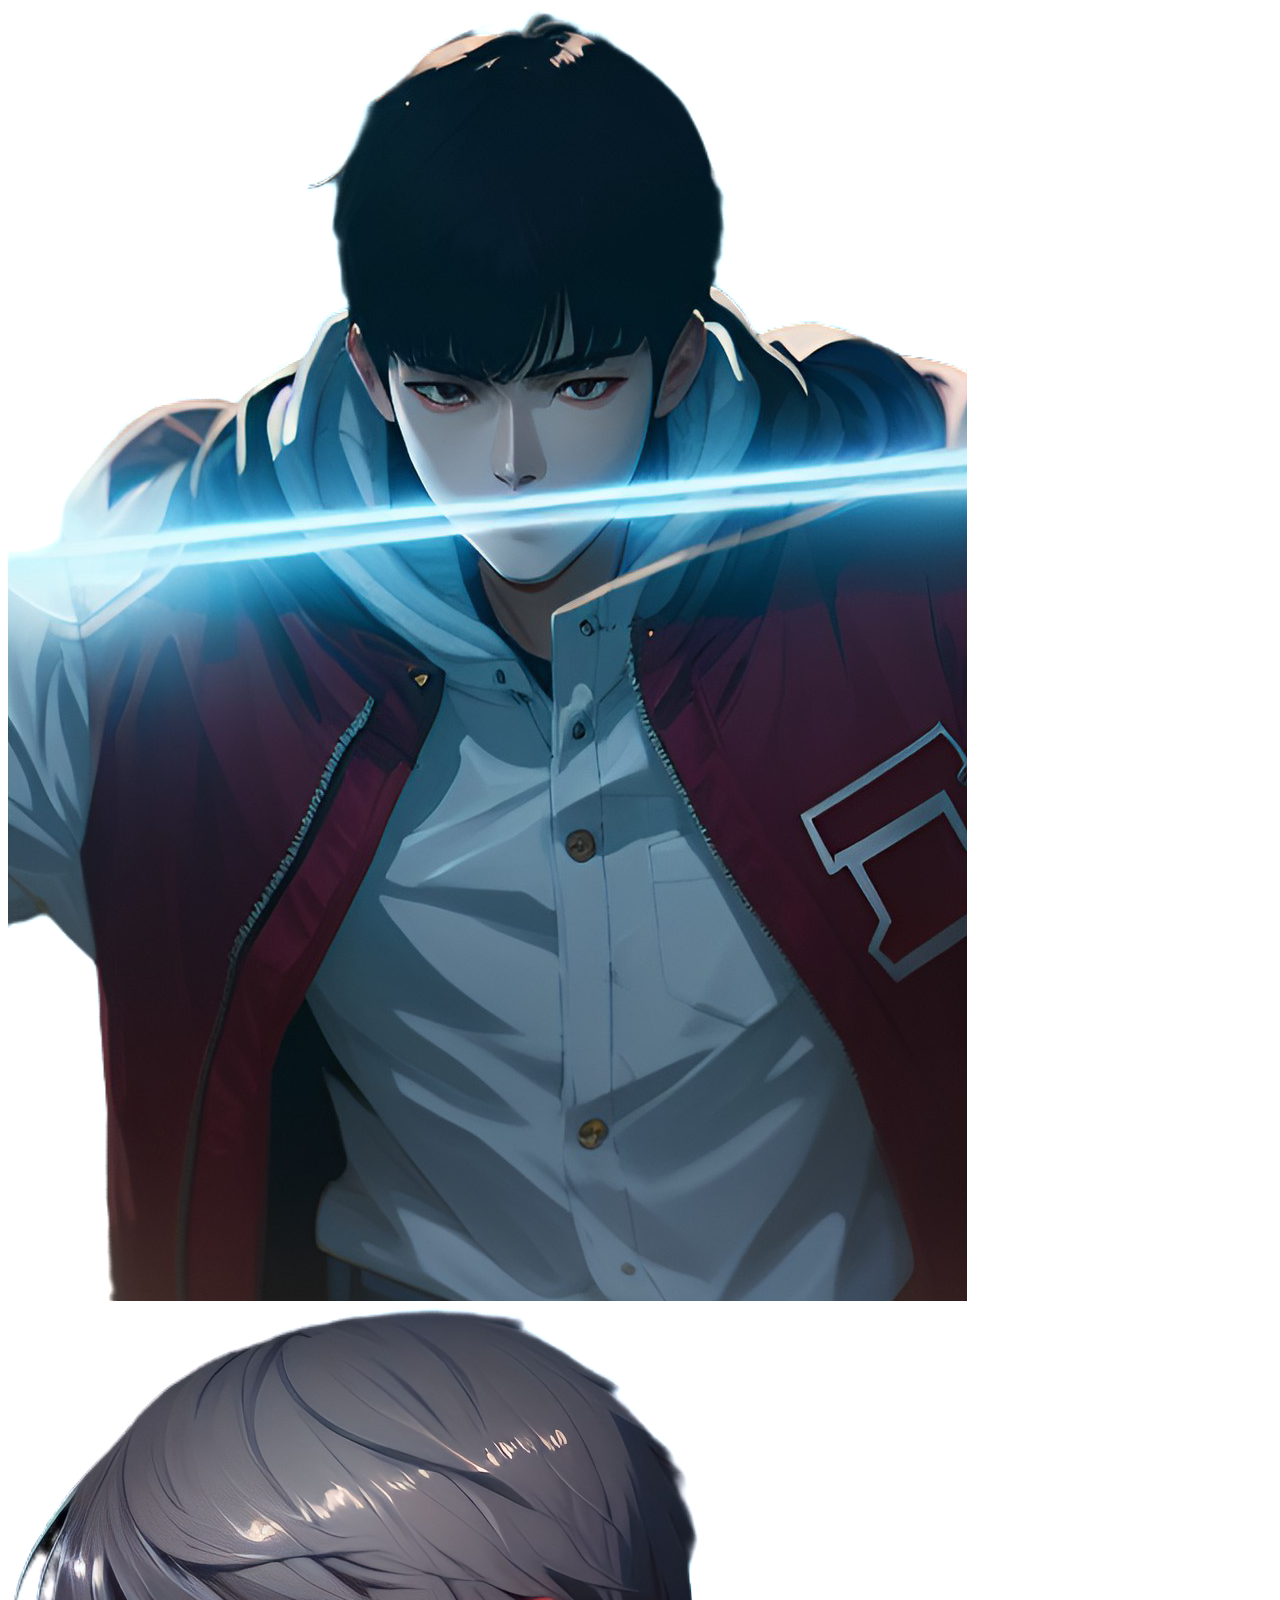
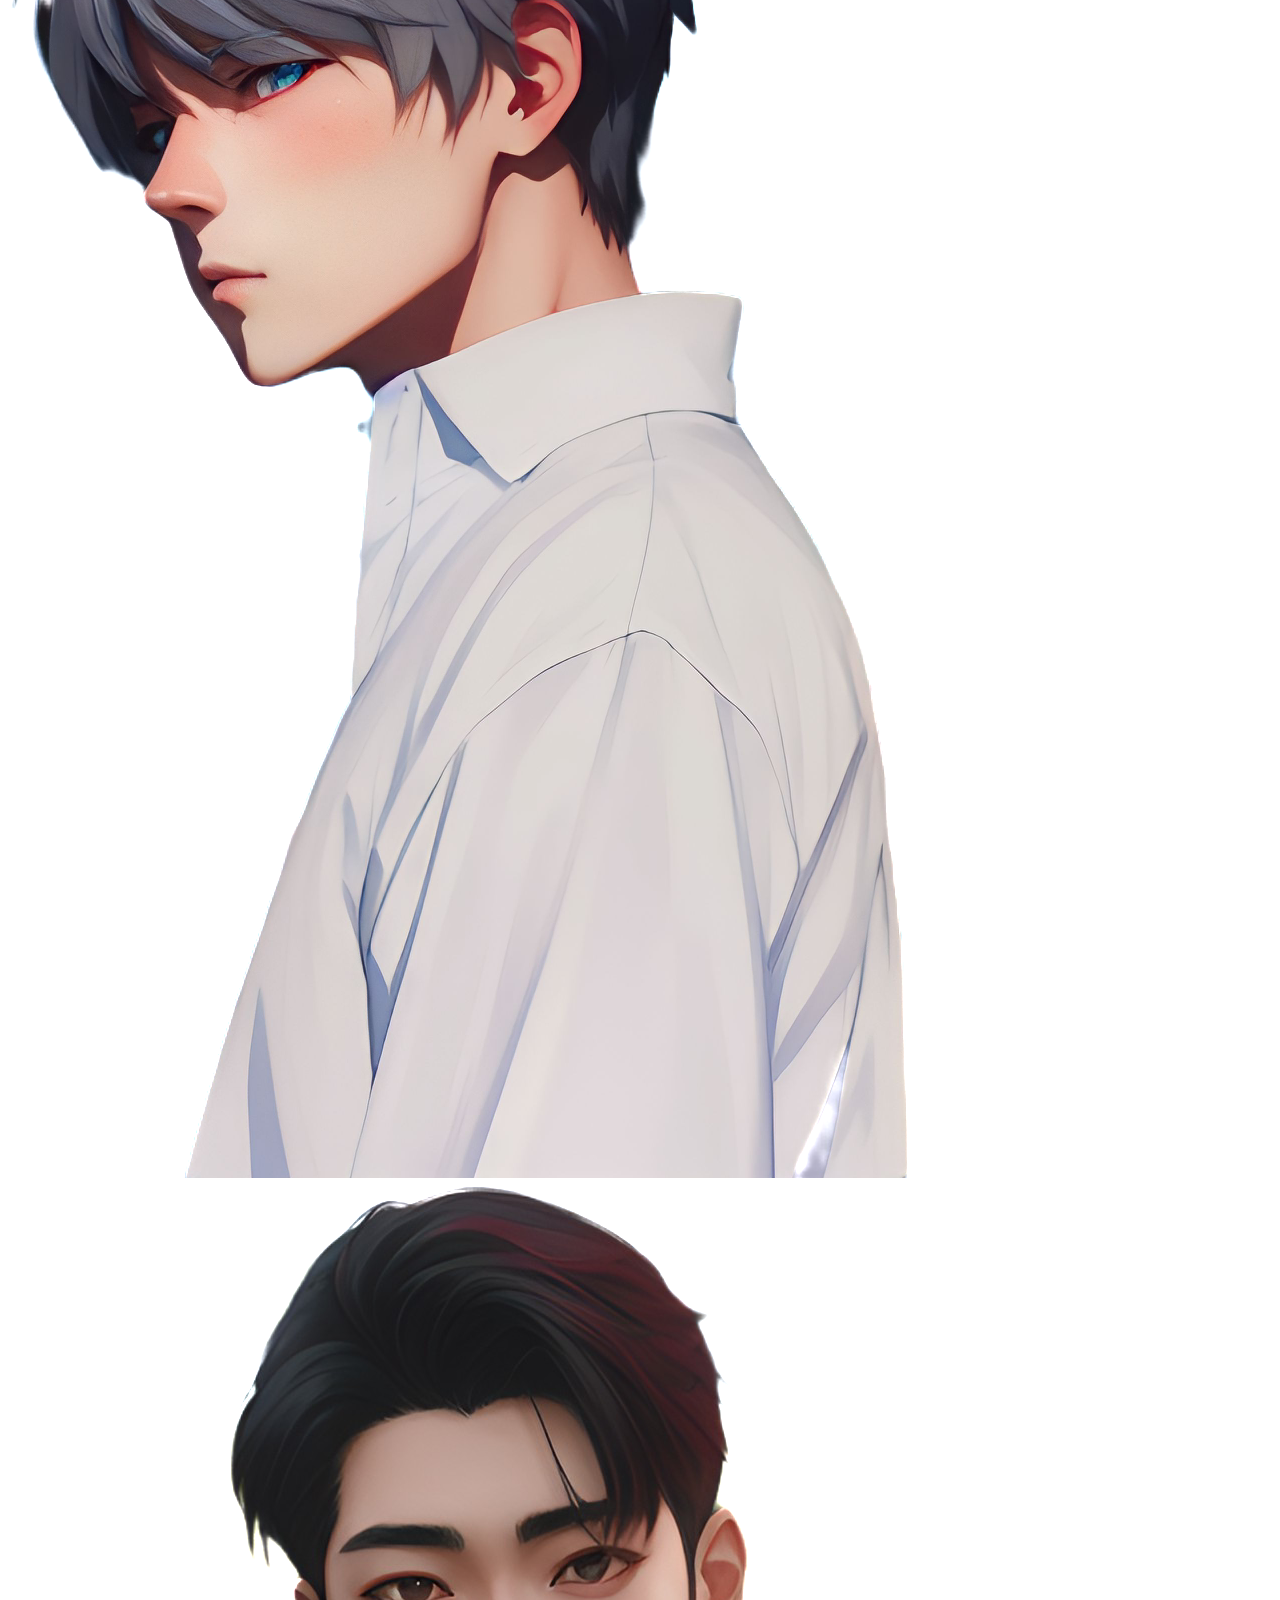
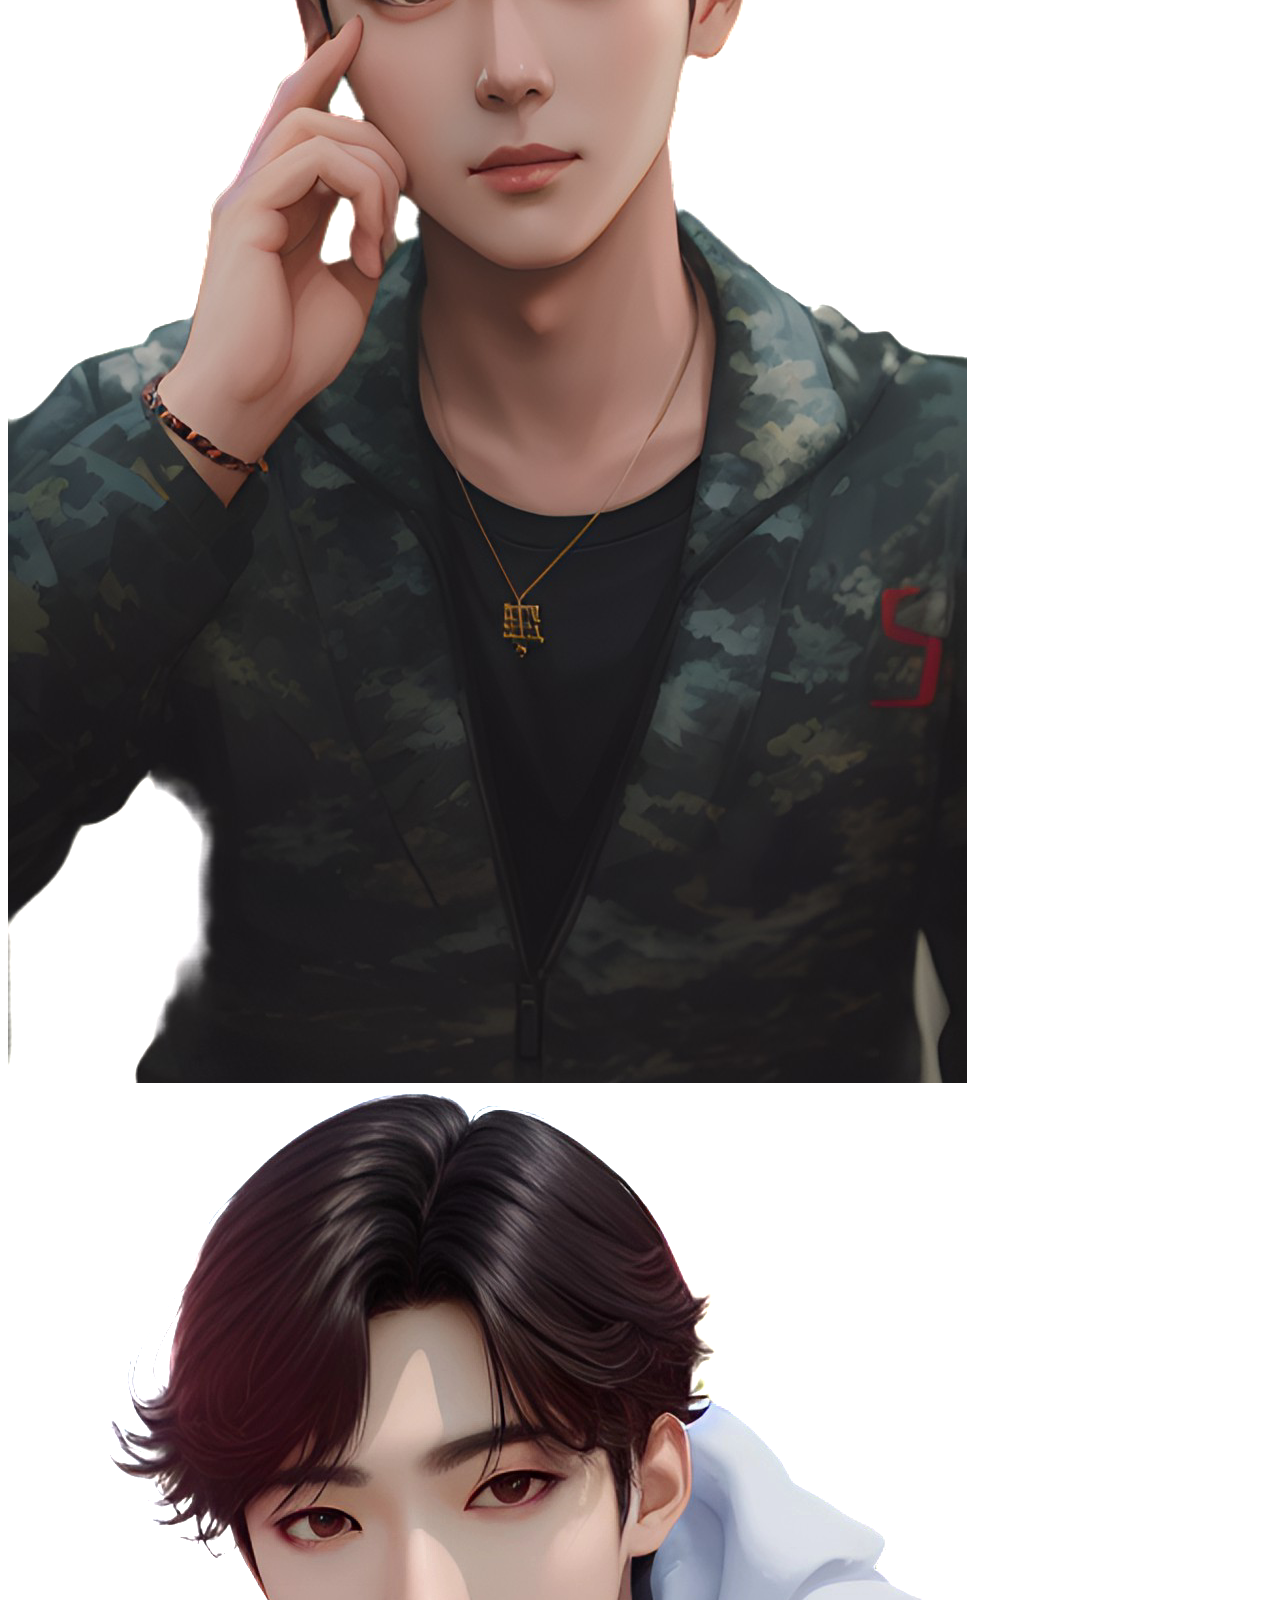
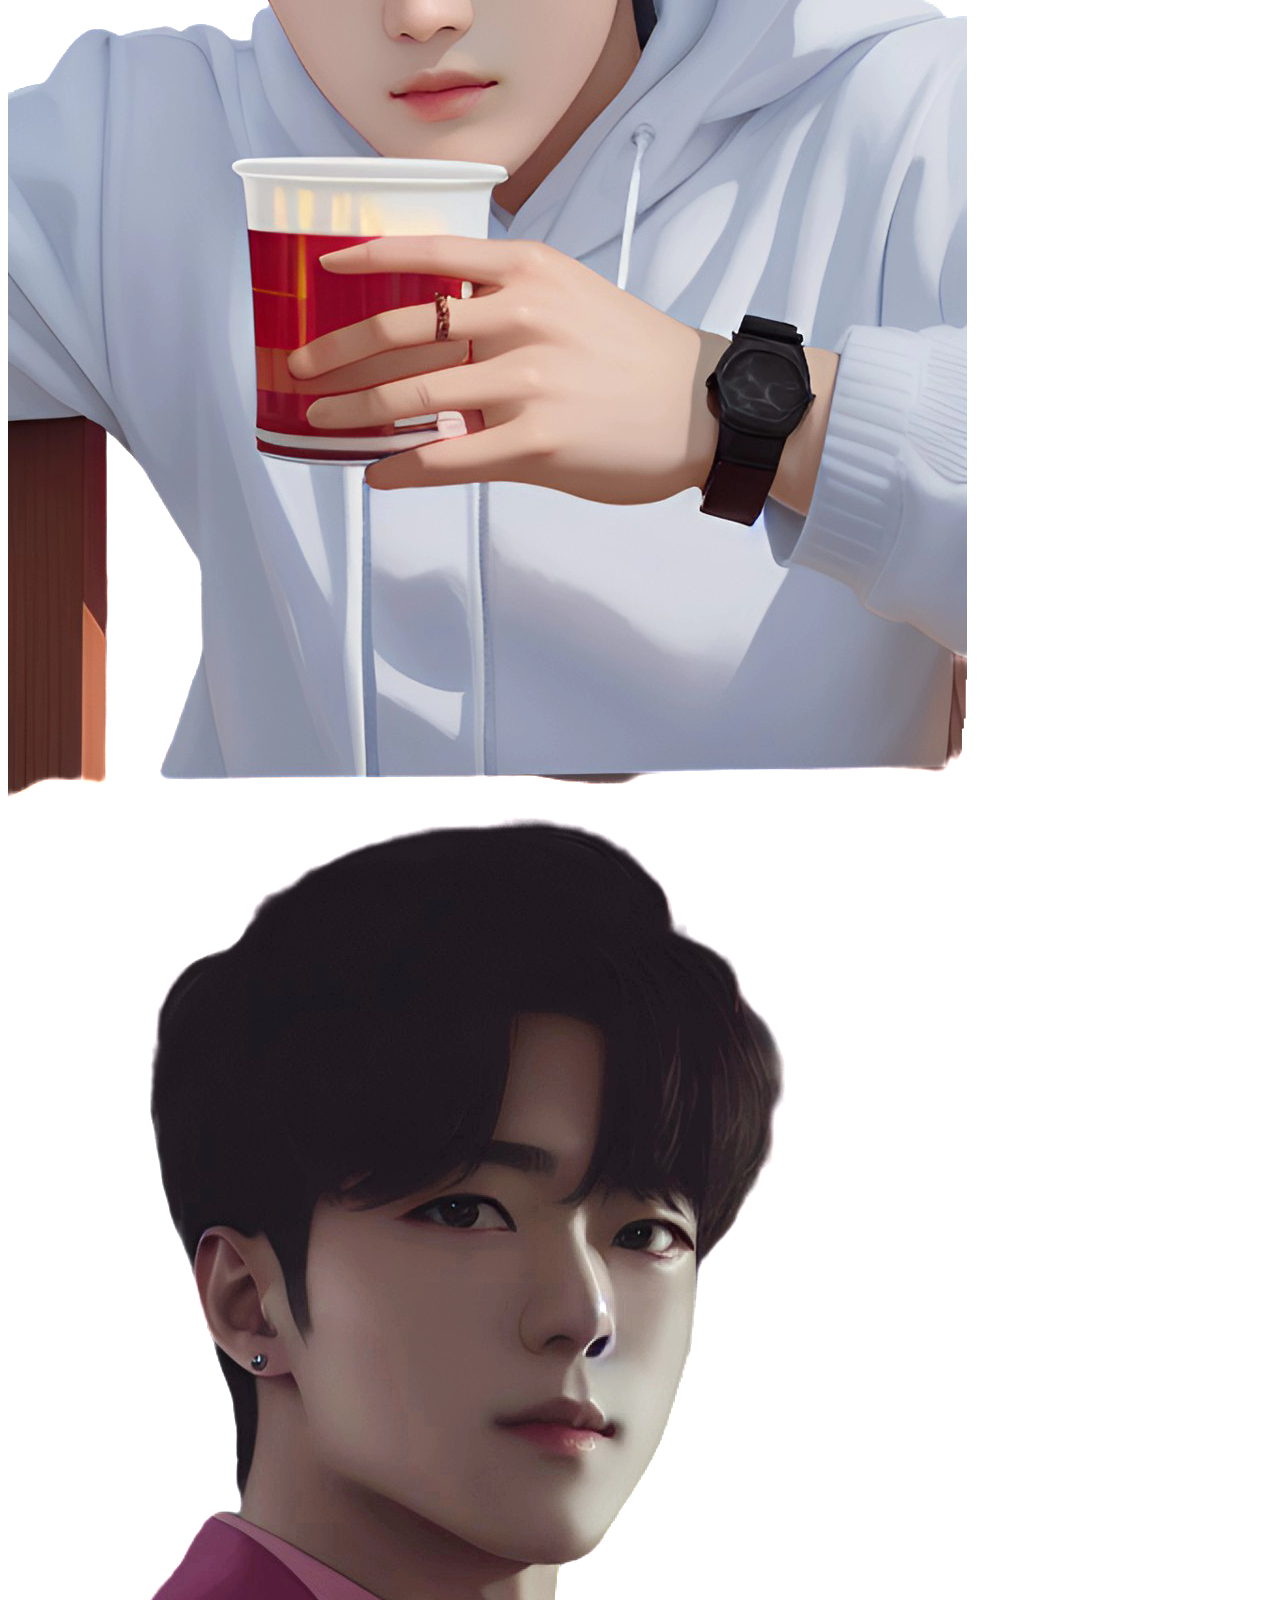
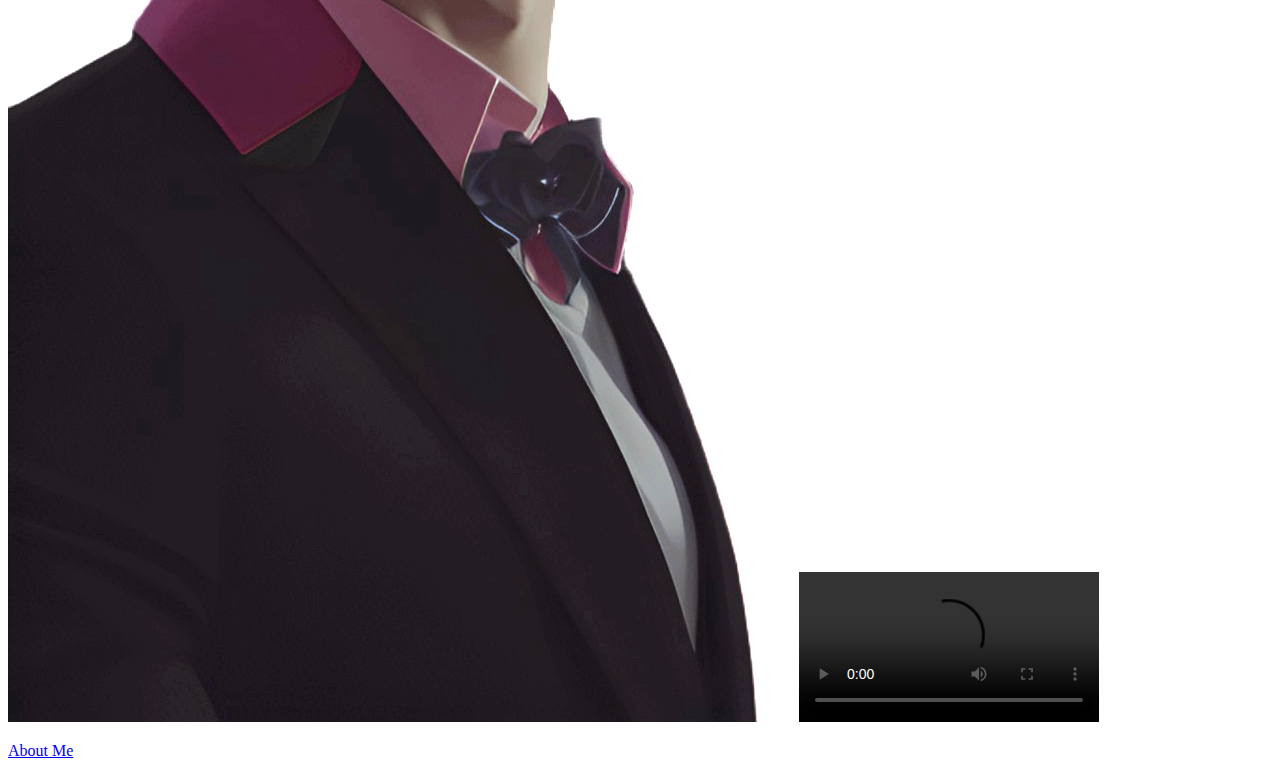
==== home.html @ 370ddc18 "Add files via upload" ====
<!DOCTYPE html>
<html lang="en">

<head>
    <meta charset="UTF-8">
    <meta name="viewport" content="width=device-width, initial-scale=1.0">
    <link rel="stylesheet" href="./assets/./css/home-style.css">
    <title>About Me</title>
</head>

<body>
    <div id="drag-container">
        <div id="spin-container">
            <img src="./assets/img/newsletter-img-1.png" alt="">
            <img src="./assets/img/img_2.png" alt="">
            <img src="./assets/img/img_showcase_4.png" alt="">
            <img src="./assets/img/img_showcase_2.png" alt="">
            <img src="./assets/img/img_showcase_5.png" alt="">

            <video controls autoplay="autoplay" loop>
                <source src="#">
            </video>

            <a href="./index.html"><p>About Me</p></a>
        </div>
        
        <div id="ground"></div>
    </div>
</body>

<script src="./assets/js/home-script.js"></script>
</html>
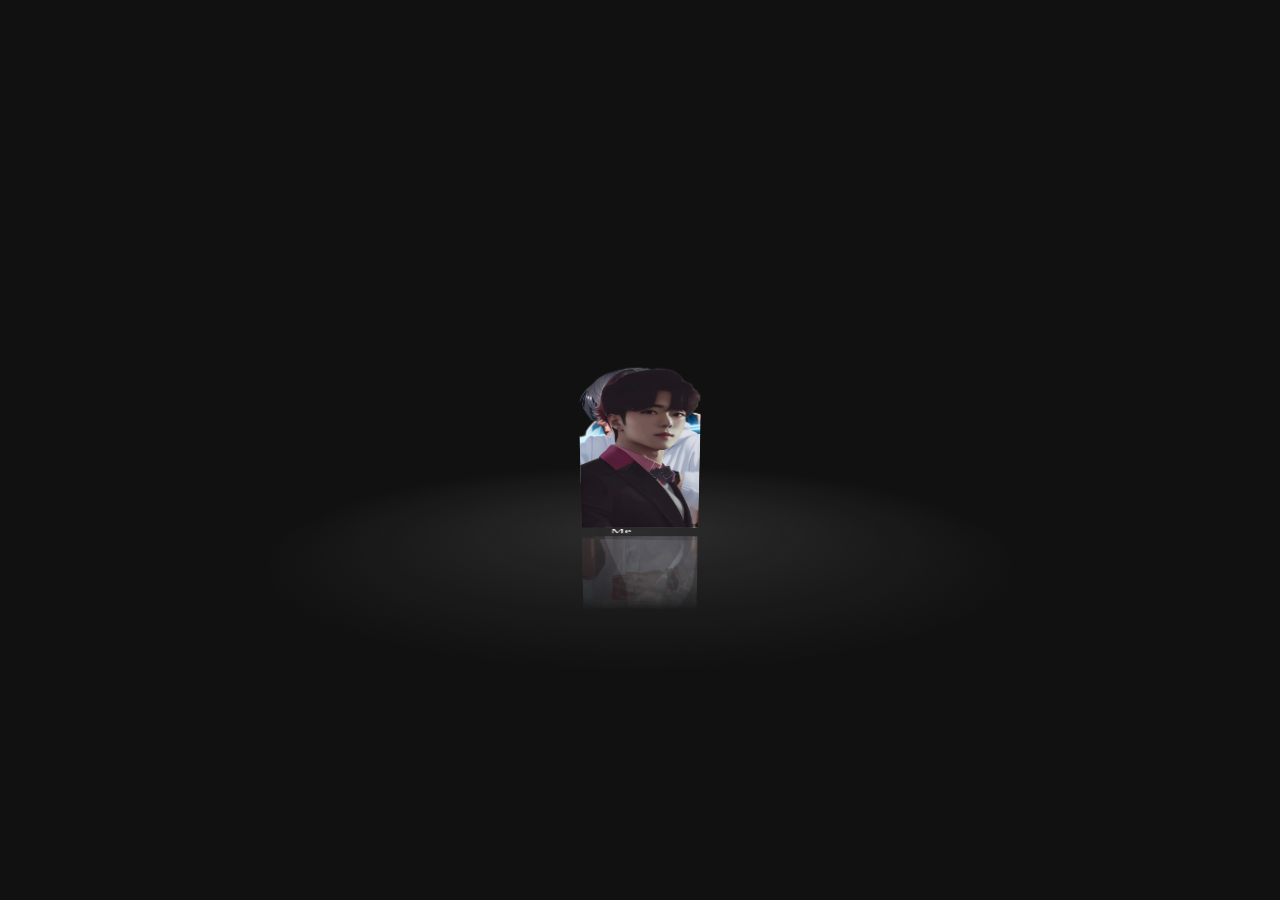
==== commit da2b5c43: "Add files via upload" ====
--- a/home.html
+++ b/home.html
@@ -17,9 +17,9 @@
             <img src="./assets/img/img_showcase_2.png" alt="">
             <img src="./assets/img/img_showcase_5.png" alt="">
 
-            <video controls autoplay="autoplay" loop>
+            <!-- <video controls autoplay="autoplay" loop>
                 <source src="#">
-            </video>
+            </video> -->
 
             <a href="./index.html"><p>About Me</p></a>
         </div>
--- a/assets/css/home-style.css
+++ b/assets/css/home-style.css
@@ -0,0 +1,119 @@
+* {
+  margin: 0;
+  padding: 0;
+}
+
+html, body {
+  height: 100%;
+  touch-action: none;
+}
+
+body {
+  overflow: hidden;
+  display: -webkit-box;
+  display: -ms-flexbox;
+  display: flex;
+  background: #111;
+  -webkit-perspective: 1000px;
+  perspective: 1000px;
+  -webkit-transform-style: preserve-3d;
+  transform-style: preserve-3d;
+}
+
+#drag-container, #spin-container {
+  position: relative;
+  display: -webkit-box;
+  display: -ms-flexbox;
+  display: flex;
+  margin: auto;
+  -webkit-transform-style: preserve-3d;
+  transform-style: preserve-3d;
+  -webkit-transform: rotateX(-10deg);
+  transform: rotateX(-10deg);
+}
+
+#drag-container img, #drag-container video {
+  -webkit-transform-style: preserve-3d;
+  transform-style: preserve-3d;
+  position: absolute;
+  left: 0;
+  top: 0;
+  width: 100%;
+  height: 100%;
+  line-height: 200px;
+  font-size: 50px;
+  text-align: center;
+  -webkit-box-shadow: 0, 0, 8px #fff;
+  box-shadow: 0 0 #fff;
+  -webkit-box-reflect: below 10px linear-gradient(transparent, transparent, #0005);
+}
+
+#drag-container img:hover, #drag-container video:hover {
+  -webkit-box-shadow: 0 0 15px #fffd;
+  box-shadow: 0 0 15px #fffd;
+  -webkit-box-reflect: below 10px linear-gradient(transparent, transparent, #0007) ;
+}
+
+#spin-container a{
+  font-family: serif;
+  position: absolute;
+  top: 100%;
+  left: 50%;
+  -webkit-transform: translate(-50%, -50%) rotateX(90deg);
+  transform: translate(-50%, -50%) rotateX(90deg);
+  color: #fff;
+  text-decoration: none;
+}
+
+#ground {
+  width: 900px;
+  height: 900px;
+  position: absolute;
+  top: 100%;
+  left: 50%;
+  -webkit-transform: translate(-50%, -50%) rotateX(90deg);
+  transform: translate(-50%, -50%) rotateX(90deg);
+  background: -webkit-radial-gradient(center center, farthest-side, #9993, transparent);
+}
+
+@-webkit-keyframes spin {
+  from {
+      -webkit-transform: rotateY(0deg);
+      transform: rotateY(0deg);
+  } to {
+      -webkit-transform: rotateY(360deg);
+      transform: rotateY(360deg);
+  }
+}
+
+@keyframes spin {
+  from {
+      -webkit-transform: rotateY(0deg);
+      transform: rotateY(0deg);
+  } to {
+      -webkit-transform: rotateY(360deg);
+      transform: rotateY(360deg);
+  }
+}
+
+
+@-webkit-keyframes spinRevert {
+  from {
+      -webkit-transform: rotateY(360deg);
+      transform: rotateY(360deg);
+  } to {
+      -webkit-transform: rotateY(0deg);
+      transform: rotateY(0deg);
+  }
+}
+
+@keyframes spinRevert {
+  from {
+      -webkit-transform: rotateY(360deg);
+      transform: rotateY(360deg);
+  } to {
+      -webkit-transform: rotateY(0deg);
+      transform: rotateY(0deg);
+  }
+}
+
